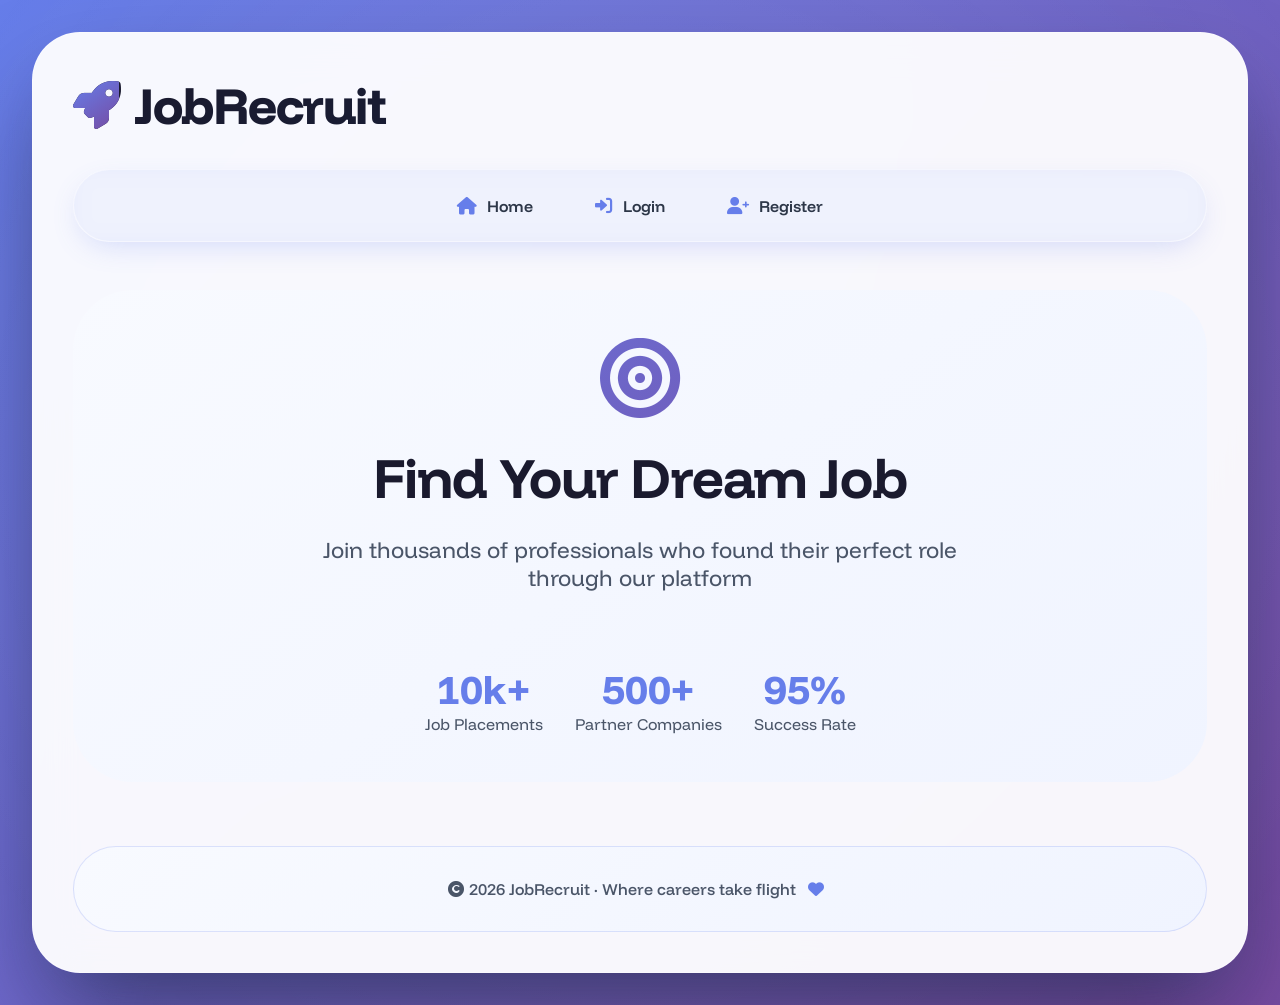
==== index.html @ a5c495ce "First Input" ====
<!DOCTYPE html>
<html lang="en">
<head>
    <meta charset="UTF-8">
    <meta name="viewport" content="width=device-width, initial-scale=1.0">
    <title>JobRecruit · Elite Career Portal</title>
 
    <link rel="stylesheet" href="https://cdnjs.cloudflare.com/ajax/libs/font-awesome/6.0.0-beta3/css/all.min.css">
    <link rel="stylesheet" href="style.css">
</head>
<body>
    <div class="app-container">
        <h1>
            <i class="fas fa-rocket"></i>
            JobRecruit
        </h1>

        <nav>
            <a href="index.html"><i class="fas fa-home"></i> Home</a>
            <!-- <a href="jobs.html"><i class="fas fa-search"></i> Jobs</a>
            <a href="profile.html"><i class="fas fa-user-circle"></i> Profile</a>
            <a href="dashboard.html"><i class="fas fa-chart-line"></i> Dashboard</a> -->
            <!-- <a href="admin.html"><i class="fas fa-crown"></i> Admin</a> -->
            <a href="login.html"><i class="fas fa-sign-in-alt"></i> Login</a>
            <a href="register.html"><i class="fas fa-user-plus"></i> Register</a>
            <a href="#" onclick="logout()"><i class="fas fa-power-off"></i> Logout</a>
        </nav>

        <section style="display:flex; flex-direction: column; justify-content: center; text-align: center; padding: 3rem 2rem; background: linear-gradient(145deg, #f8faff, #f0f4ff); border-radius: 60px;">
            <i class="fas fa-bullseye" style="font-size: 5rem; background: linear-gradient(145deg, #667eea, #764ba2); -webkit-background-clip: text; -webkit-text-fill-color: transparent; margin-bottom: 1.5rem;"></i>
            <h2 style="font-size: 3.5rem; margin: 0;display: flex; justify-content: center;">Find Your Dream Job</h2>
            <p style="font-size: 1.4rem; color: #4a5568; max-width: 700px; margin: 1.5rem auto;">Join thousands of professionals who found their perfect role through our platform</p>
            
            <div style="display: flex; gap: 2rem; justify-content: center; margin-top: 3rem; flex-wrap: wrap;">
                <div style="text-align: center;">
                    <div style="font-size: 2.5rem; font-weight: 800; color: #667eea;">10k+</div>
                    <div style="color: #4a5568;">Job Placements</div>
                </div>
                <div style="text-align: center;">
                    <div style="font-size: 2.5rem; font-weight: 800; color: #667eea;">500+</div>
                    <div style="color: #4a5568;">Partner Companies</div>
                </div>
                <div style="text-align: center;">
                    <div style="font-size: 2.5rem; font-weight: 800; color: #667eea;">95%</div>
                    <div style="color: #4a5568;">Success Rate</div>
                </div>
            </div>
        </section>

        <footer>
            <i class="fas fa-copyright"></i> 2026 JobRecruit · Where careers take flight <i class="fas fa-heart" style="color: #667eea; margin: 0 0.5rem;"></i>
        </footer>
    </div>
    <script src="app.js"></script>
    <script src="app.js"></script>
</body>
</html>
---- style.css ----
@import url('https://fonts.googleapis.com/css2?family=Funnel+Display:wght@300..800&display=swap');

* {
    margin: 0;
    padding: 0;
    box-sizing: border-box;
    font-family: 'Funnel Display',sans-serif;
}

body {
    background: linear-gradient(135deg, #667eea 0%, #764ba2 100%);
    min-height: 100vh;
    padding: 2rem;
    position: relative;
    overflow-x: hidden;
}

/* Animated background */
body::before {
    content: '';
    position: fixed;
    width: 200%;
    height: 200%;
    top: -50%;
    left: -50%;
    background: radial-gradient(circle, rgba(255,255,255,0.1) 0%, transparent 50%);
    animation: rotate 30s linear infinite;
    z-index: 0;
}

@keyframes rotate {
    from { transform: rotate(0deg); }
    to { transform: rotate(360deg); }
}

.app-container {
    max-width: 1400px;
    margin: 0 auto;
    background: rgba(255, 255, 255, 0.95);
    backdrop-filter: blur(20px);
    border-radius: 48px;
    box-shadow: 0 50px 100px -20px rgba(0, 0, 0, 0.5), 0 30px 60px -30px rgba(102, 126, 234, 0.5);
    padding: 2.5rem;
    border: 1px solid rgba(255, 255, 255, 0.3);
    position: relative;
    z-index: 1;
    animation: slideUp 0.6s ease-out;
}

@keyframes slideUp {
    from {
        opacity: 0;
        transform: translateY(30px);
    }
    to {
        opacity: 1;
        transform: translateY(0);
    }
}

/* GOATED Typography */
h1 {
    font-size: 3.2rem;
    font-weight: 800;
    background: linear-gradient(145deg, #1a1a2e, #16213e);
    -webkit-background-clip: text;
    -webkit-text-fill-color: transparent;
    margin-bottom: 1rem;
    letter-spacing: -0.03em;
    display: flex;
    align-items: center;
    gap: 15px;
}

h1 i {
    background: linear-gradient(145deg, #667eea, #764ba2);
    -webkit-background-clip: text;
    -webkit-text-fill-color: transparent;
    font-size: 3rem;
}

h2 {
    font-size: 2.2rem;
    font-weight: 700;
    color: #1a1a2e;
    margin: 2rem 0 1.5rem;
    letter-spacing: -0.02em;
    display: flex;
    align-items: center;
    gap: 12px;
}

h2 i {
    background: linear-gradient(145deg, #667eea, #764ba2);
    -webkit-background-clip: text;
    -webkit-text-fill-color: transparent;
}

h3 {
    font-size: 1.5rem;
    font-weight: 600;
    color: #2d3748;
    margin: 1.5rem 0 1rem;
}

/* GOATED Navigation */
nav {
    background: rgba(102, 126, 234, 0.1);
    backdrop-filter: blur(10px);
    border-radius: 100px;
    padding: 0.8rem 1.5rem;
    margin: 2rem 0 3rem;
    border: 1px solid rgba(255, 255, 255, 0.5);
    display: flex;
    flex-wrap: wrap;
    gap: 0.3rem;
    justify-content: center;
    box-shadow: 0 10px 30px -10px rgba(102, 126, 234, 0.3);
}

nav a {
    color: #2d3748;
    text-decoration: none;
    font-weight: 600;
    padding: 0.8rem 1.8rem;
    border-radius: 60px;
    transition: all 0.3s cubic-bezier(0.4, 0, 0.2, 1);
    font-size: 1rem;
    display: inline-flex;
    align-items: center;
    gap: 10px;
    position: relative;
    overflow: hidden;
}

nav a i {
    font-size: 1.1rem;
    color: #667eea;
    transition: transform 0.3s;
}

nav a:hover {
    background: linear-gradient(145deg, #667eea, #764ba2);
    color: white;
    transform: translateY(-2px);
    box-shadow: 0 15px 30px -10px #667eea;
}

nav a:hover i {
    color: white;
    transform: scale(1.1);
}

/* GOATED Cards */
.card-grid {
    display: grid;
    grid-template-columns: repeat(auto-fill, minmax(300px, 1fr));
    gap: 2rem;
    margin: 2rem 0;
}

.job-card {
    background: white;
    border-radius: 32px;
    padding: 2rem;
    box-shadow: 0 20px 40px -15px rgba(0, 0, 0, 0.1);
    border: 1px solid rgba(102, 126, 234, 0.2);
    transition: all 0.4s cubic-bezier(0.4, 0, 0.2, 1);
    position: relative;
    overflow: hidden;
}

.job-card::before {
    content: '';
    position: absolute;
    top: 0;
    left: 0;
    right: 0;
    height: 4px;
    background: linear-gradient(90deg, #667eea, #764ba2);
    transform: scaleX(0);
    transition: transform 0.4s;
}

.job-card:hover {
    transform: translateY(-10px) scale(1.02);
    box-shadow: 0 40px 60px -15px rgba(102, 126, 234, 0.4);
    border-color: transparent;
}

.job-card:hover::before {
    transform: scaleX(1);
}

.job-card h3 {
    font-size: 1.8rem;
    margin: 0 0 0.5rem;
    color: #1a1a2e;
}

.job-card p {
    color: #4a5568;
    margin: 0.8rem 0;
    font-size: 1.1rem;
    display: flex;
    align-items: center;
    gap: 10px;
}

.job-card p i {
    color: #667eea;
    width: 24px;
}

/* GOATED Buttons */
button {
    background: linear-gradient(145deg, #667eea, #764ba2);
    color: white;
    border: none;
    font-weight: 600;
    padding: 1rem 2.5rem;
    border-radius: 60px;
    font-size: 1.1rem;
    cursor: pointer;
    transition: all 0.3s cubic-bezier(0.4, 0, 0.2, 1);
    box-shadow: 0 20px 30px -10px #667eea;
    display: inline-flex;
    align-items: center;
    gap: 12px;
    position: relative;
    overflow: hidden;
}

button::before {
    content: '';
    position: absolute;
    top: 50%;
    left: 50%;
    width: 0;
    height: 0;
    border-radius: 50%;
    background: rgba(255, 255, 255, 0.3);
    transform: translate(-50%, -50%);
    transition: width 0.6s, height 0.6s;
}

button:hover {
    transform: translateY(-3px) scale(1.05);
    box-shadow: 0 30px 40px -10px #667eea;
}

button:hover::before {
    width: 300px;
    height: 300px;
}

button:active {
    transform: translateY(0);
}

/* GOATED Inputs */
input, select {
    width: 100%;
    max-width: 450px;
    padding: 1.2rem 1.8rem;
    border: 2px solid rgba(102, 126, 234, 0.2);
    border-radius: 60px;
    font-size: 1rem;
    margin: 0.8rem 0 1.2rem;
    background: white;
    transition: all 0.3s;
    box-shadow: 0 5px 15px rgba(0, 0, 0, 0.02);
}

input:focus, select:focus {
    outline: none;
    border-color: #667eea;
    box-shadow: 0 10px 30px -10px #667eea;
    transform: scale(1.02);
}

/* GOATED Lists */
ul {
    list-style: none;
    background: linear-gradient(145deg, #f8faff, #f0f4ff);
    border-radius: 32px;
    padding: 1.5rem;
    border: 1px solid rgba(102, 126, 234, 0.2);
    box-shadow: inset 0 2px 10px rgba(0, 0, 0, 0.02);
}

ul li {
    padding: 1rem 1rem;
    border-bottom: 1px solid rgba(102, 126, 234, 0.1);
    display: flex;
    align-items: center;
    gap: 15px;
    font-size: 1.1rem;
    color: #2d3748;
    transition: all 0.2s;
}

ul li:hover {
    background: white;
    border-radius: 20px;
    padding-left: 2rem;
}

ul li i {
    color: #667eea;
    font-size: 1.3rem;
}

/* GOATED Resume Upload Area */
.resume-upload-area {
    background: linear-gradient(145deg, #f8faff, #f0f4ff);
    border: 3px dashed #667eea;
    border-radius: 48px;
    padding: 3rem 2rem;
    text-align: center;
    max-width: 500px;
    transition: all 0.3s;
    cursor: pointer;
}

.resume-upload-area:hover {
    background: white;
    border-color: #764ba2;
    transform: scale(1.02);
    box-shadow: 0 30px 50px -20px #667eea;
}

.resume-upload-area i {
    font-size: 4rem !important;
    background: linear-gradient(145deg, #667eea, #764ba2);
    -webkit-background-clip: text;
    -webkit-text-fill-color: transparent;
    margin-bottom: 1rem;
}

/* GOATED Badges */
.badge {
    background: linear-gradient(145deg, #667eea20, #764ba220);
    color: #667eea;
    font-size: 0.95rem;
    font-weight: 600;
    padding: 0.5rem 1.2rem;
    border-radius: 60px;
    border: 1px solid #667eea40;
    backdrop-filter: blur(5px);
}

/* GOATED Animations */
@keyframes float {
    0%, 100% { transform: translateY(0); }
    50% { transform: translateY(-10px); }
}

@keyframes pulse {
    0%, 100% { opacity: 1; }
    50% { opacity: 0.7; }
}

/* GOATED Footer */
footer {
    margin-top: 4rem;
    padding: 2rem;
    text-align: center;
    background: linear-gradient(145deg, #f8faff, #f0f4ff);
    border-radius: 100px;
    color: #4a5568;
    font-weight: 500;
    border: 1px solid rgba(102, 126, 234, 0.2);
}

/* GOATED Responsive */
@media (max-width: 768px) {
    body { padding: 1rem; }
    .app-container { padding: 1.5rem; }
    h1 { font-size: 2.2rem; }
    h2 { font-size: 1.8rem; }
    nav { border-radius: 30px; }
    nav a { padding: 0.6rem 1rem; }
}
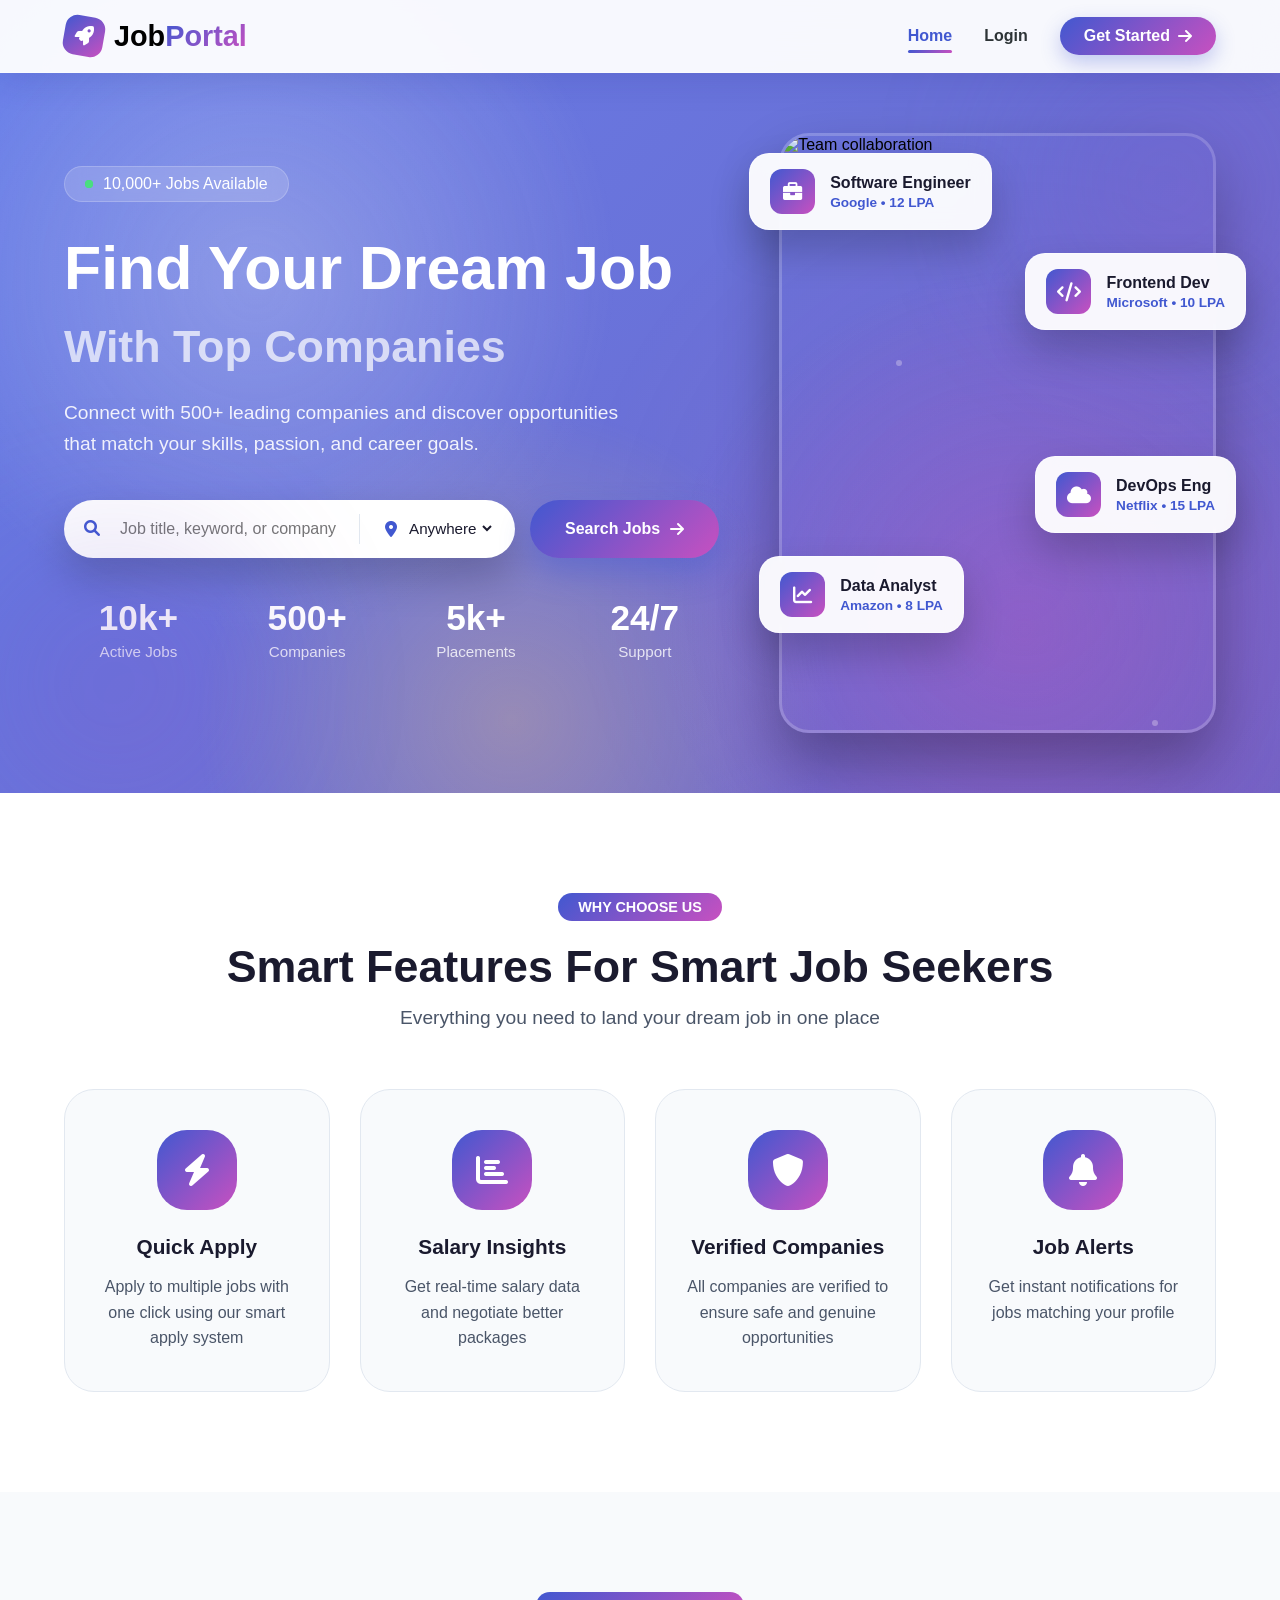
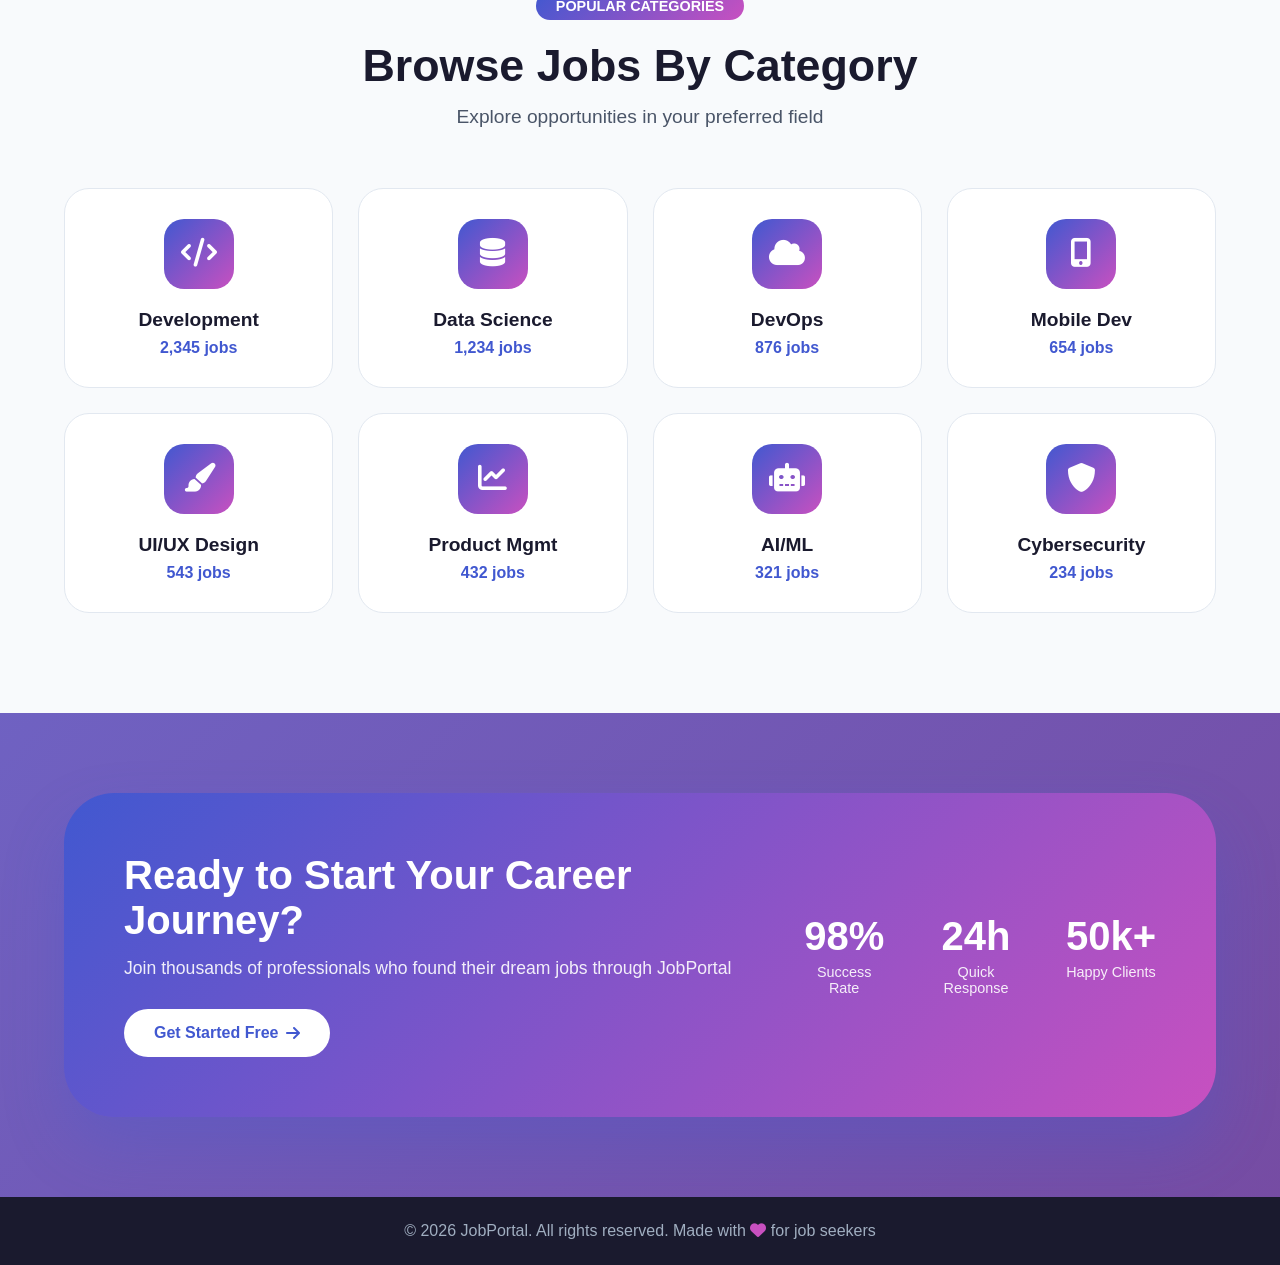
==== commit 177f4d93: "Changed Dashboard" ====
--- a/index.html
+++ b/index.html
@@ -1,57 +1,313 @@
 <!DOCTYPE html>
-<html lang="en">
+<html>
 <head>
-    <meta charset="UTF-8">
-    <meta name="viewport" content="width=device-width, initial-scale=1.0">
-    <title>JobRecruit · Elite Career Portal</title>
- 
-    <link rel="stylesheet" href="https://cdnjs.cloudflare.com/ajax/libs/font-awesome/6.0.0-beta3/css/all.min.css">
-    <link rel="stylesheet" href="style.css">
+<title>JobPortal — Land Your Dream Career</title>
+<link rel="stylesheet" href="styles.css">
+<link rel="stylesheet" href="https://cdnjs.cloudflare.com/ajax/libs/font-awesome/6.0.0/css/all.min.css">
 </head>
 <body>
-    <div class="app-container">
-        <h1>
-            <i class="fas fa-rocket"></i>
-            JobRecruit
-        </h1>
-
-        <nav>
-            <a href="index.html"><i class="fas fa-home"></i> Home</a>
-            <!-- <a href="jobs.html"><i class="fas fa-search"></i> Jobs</a>
-            <a href="profile.html"><i class="fas fa-user-circle"></i> Profile</a>
-            <a href="dashboard.html"><i class="fas fa-chart-line"></i> Dashboard</a> -->
-            <!-- <a href="admin.html"><i class="fas fa-crown"></i> Admin</a> -->
-            <a href="login.html"><i class="fas fa-sign-in-alt"></i> Login</a>
-            <a href="register.html"><i class="fas fa-user-plus"></i> Register</a>
-            <a href="#" onclick="logout()"><i class="fas fa-power-off"></i> Logout</a>
-        </nav>
-
-        <section style="display:flex; flex-direction: column; justify-content: center; text-align: center; padding: 3rem 2rem; background: linear-gradient(145deg, #f8faff, #f0f4ff); border-radius: 60px;">
-            <i class="fas fa-bullseye" style="font-size: 5rem; background: linear-gradient(145deg, #667eea, #764ba2); -webkit-background-clip: text; -webkit-text-fill-color: transparent; margin-bottom: 1.5rem;"></i>
-            <h2 style="font-size: 3.5rem; margin: 0;display: flex; justify-content: center;">Find Your Dream Job</h2>
-            <p style="font-size: 1.4rem; color: #4a5568; max-width: 700px; margin: 1.5rem auto;">Join thousands of professionals who found their perfect role through our platform</p>
-            
-            <div style="display: flex; gap: 2rem; justify-content: center; margin-top: 3rem; flex-wrap: wrap;">
-                <div style="text-align: center;">
-                    <div style="font-size: 2.5rem; font-weight: 800; color: #667eea;">10k+</div>
-                    <div style="color: #4a5568;">Job Placements</div>
-                </div>
-                <div style="text-align: center;">
-                    <div style="font-size: 2.5rem; font-weight: 800; color: #667eea;">500+</div>
-                    <div style="color: #4a5568;">Partner Companies</div>
-                </div>
-                <div style="text-align: center;">
-                    <div style="font-size: 2.5rem; font-weight: 800; color: #667eea;">95%</div>
-                    <div style="color: #4a5568;">Success Rate</div>
-                </div>
-            </div>
-        </section>
-
-        <footer>
-            <i class="fas fa-copyright"></i> 2026 JobRecruit · Where careers take flight <i class="fas fa-heart" style="color: #667eea; margin: 0 0.5rem;"></i>
-        </footer>
-    </div>
-    <script src="app.js"></script>
-    <script src="app.js"></script>
+
+<!-- Animated Particles Effect -->
+<div class="particles">
+<div class="particle" style="--x: 10%; --y: 20%; --delay: 0s;"></div>
+<div class="particle" style="--x: 30%; --y: 60%; --delay: 2s;"></div>
+<div class="particle" style="--x: 70%; --y: 40%; --delay: 4s;"></div>
+<div class="particle" style="--x: 90%; --y: 80%; --delay: 1s;"></div>
+<div class="particle" style="--x: 50%; --y: 30%; --delay: 3s;"></div>
+<div class="particle" style="--x: 20%; --y: 90%; --delay: 5s;"></div>
+</div>
+
+<header class="navbar glass">
+<div class="nav-container">
+<div class="logo-wrapper">
+<div class="logo-icon">
+<i class="fas fa-rocket"></i>
+</div>
+<div class="logo">Job<span>Portal</span></div>
+</div>
+
+<nav class="nav-menu">
+<a href="index.html" class="active">Home</a>
+<a href="login.html">Login</a>
+<a href="register.html" class="nav-btn">Get Started <i class="fas fa-arrow-right"></i></a>
+</nav>
+
+<div class="mobile-menu">
+<i class="fas fa-bars"></i>
+</div>
+</div>
+</header>
+
+<main>
+<!-- Hero Section with 3D Effect -->
+<section class="hero-section">
+<div class="hero-pattern"></div>
+<div class="container">
+<div class="hero-wrapper">
+<div class="hero-content">
+<div class="hero-badge">
+<span class="badge-pulse"></span>
+<span>10,000+ Jobs Available</span>
+</div>
+
+<h1 class="hero-title">
+Find Your <span class="gradient-text">Dream Job</span><br>
+<span class="hero-title-small">With Top Companies</span>
+</h1>
+
+<p class="hero-description">
+Connect with 500+ leading companies and discover opportunities that match your skills, passion, and career goals.
+</p>
+
+<div class="hero-search-container">
+<div class="hero-search-box">
+<div class="search-icon">
+<i class="fas fa-search"></i>
+</div>
+<input type="text" placeholder="Job title, keyword, or company">
+<div class="search-divider"></div>
+<div class="search-location">
+<i class="fas fa-map-marker-alt"></i>
+<select>
+<option>Anywhere</option>
+<option>Bangalore</option>
+<option>Mumbai</option>
+<option>Delhi</option>
+<option>Pune</option>
+</select>
+</div>
+</div>
+<button class="hero-search-btn">
+<span>Search Jobs</span>
+<i class="fas fa-arrow-right"></i>
+</button>
+</div>
+
+<div class="hero-stats">
+<div class="stat-item">
+<div class="stat-number">10k+</div>
+<div class="stat-label">Active Jobs</div>
+</div>
+<div class="stat-item">
+<div class="stat-number">500+</div>
+<div class="stat-label">Companies</div>
+</div>
+<div class="stat-item">
+<div class="stat-number">5k+</div>
+<div class="stat-label">Placements</div>
+</div>
+<div class="stat-item">
+<div class="stat-number">24/7</div>
+<div class="stat-label">Support</div>
+</div>
+</div>
+
+<div class="hero-trusted">
+<!-- <div class="trusted-text">
+<i class="fas fa-check-circle"></i>
+<span>Trusted by professionals from</span>
+</div>
+<div class="trusted-companies">
+<div class="trusted-company"><i class="fab fa-google"></i></div>
+<div class="trusted-company"><i class="fab fa-microsoft"></i></div>
+<div class="trusted-company"><i class="fab fa-amazon"></i></div>
+<div class="trusted-company"><i class="fab fa-meta"></i></div>
+<div class="trusted-company"><i class="fab fa-netflix"></i></div>
+</div> -->
+</div>
+</div>
+
+<div class="hero-visual">
+<div class="visual-card card-1">
+<div class="card-icon"><i class="fas fa-briefcase"></i></div>
+<div class="card-content">
+<h4>Software Engineer</h4>
+<p>Google • 12 LPA</p>
+</div>
+</div>
+<div class="visual-card card-2">
+<div class="card-icon"><i class="fas fa-code"></i></div>
+<div class="card-content">
+<h4>Frontend Dev</h4>
+<p>Microsoft • 10 LPA</p>
+</div>
+</div>
+<div class="visual-card card-3">
+<div class="card-icon"><i class="fas fa-chart-line"></i></div>
+<div class="card-content">
+<h4>Data Analyst</h4>
+<p>Amazon • 8 LPA</p>
+</div>
+</div>
+<div class="visual-card card-4">
+<div class="card-icon"><i class="fas fa-cloud"></i></div>
+<div class="card-content">
+<h4>DevOps Eng</h4>
+<p>Netflix • 15 LPA</p>
+</div>
+</div>
+<div class="visual-main">
+<img src="https://images.unsplash.com/photo-1522071820081-009f0129c71c?ixlib=rb-1.2.1&auto=format&fit=crop&w=800&q=80" alt="Team collaboration">
+<!-- <div class="visual-main-badge">
+<i class="fas fa-play-circle"></i>
+<span>Watch Demo</span> -->
+</div>
+</div>
+<div class="visual-shape shape-1"></div>
+<div class="visual-shape shape-2"></div>
+</div>
+</div>
+</div>
+</section>
+
+<!-- Features Section -->
+<section class="features-section">
+<div class="container">
+<div class="section-header">
+<span class="section-subtitle">WHY CHOOSE US</span>
+<h2 class="section-title">Smart Features For <span class="gradient-text">Smart Job Seekers</span></h2>
+<p class="section-description">Everything you need to land your dream job in one place</p>
+</div>
+
+<div class="features-grid">
+<div class="feature-card">
+<div class="feature-icon">
+<i class="fas fa-bolt"></i>
+</div>
+<h3>Quick Apply</h3>
+<p>Apply to multiple jobs with one click using our smart apply system</p>
+</div>
+
+<div class="feature-card">
+<div class="feature-icon">
+<i class="fas fa-chart-bar"></i>
+</div>
+<h3>Salary Insights</h3>
+<p>Get real-time salary data and negotiate better packages</p>
+</div>
+
+<div class="feature-card">
+<div class="feature-icon">
+<i class="fas fa-shield-alt"></i>
+</div>
+<h3>Verified Companies</h3>
+<p>All companies are verified to ensure safe and genuine opportunities</p>
+</div>
+
+<div class="feature-card">
+<div class="feature-icon">
+<i class="fas fa-bell"></i>
+</div>
+<h3>Job Alerts</h3>
+<p>Get instant notifications for jobs matching your profile</p>
+</div>
+</div>
+</div>
+</section>
+
+<!-- Categories Section -->
+<section class="categories-section">
+<div class="container">
+<div class="section-header">
+<span class="section-subtitle">POPULAR CATEGORIES</span>
+<h2 class="section-title">Browse Jobs By <span class="gradient-text">Category</span></h2>
+<p class="section-description">Explore opportunities in your preferred field</p>
+</div>
+
+<div class="categories-grid">
+<div class="category-card">
+<div class="category-icon"><i class="fas fa-code"></i></div>
+<h3>Development</h3>
+<p>2,345 jobs</p>
+</div>
+
+<div class="category-card">
+<div class="category-icon"><i class="fas fa-database"></i></div>
+<h3>Data Science</h3>
+<p>1,234 jobs</p>
+</div>
+
+<div class="category-card">
+<div class="category-icon"><i class="fas fa-cloud"></i></div>
+<h3>DevOps</h3>
+<p>876 jobs</p>
+</div>
+
+<div class="category-card">
+<div class="category-icon"><i class="fas fa-mobile-alt"></i></div>
+<h3>Mobile Dev</h3>
+<p>654 jobs</p>
+</div>
+
+<div class="category-card">
+<div class="category-icon"><i class="fas fa-paint-brush"></i></div>
+<h3>UI/UX Design</h3>
+<p>543 jobs</p>
+</div>
+
+<div class="category-card">
+<div class="category-icon"><i class="fas fa-chart-line"></i></div>
+<h3>Product Mgmt</h3>
+<p>432 jobs</p>
+</div>
+
+<div class="category-card">
+<div class="category-icon"><i class="fas fa-robot"></i></div>
+<h3>AI/ML</h3>
+<p>321 jobs</p>
+</div>
+
+<div class="category-card">
+<div class="category-icon"><i class="fas fa-shield-alt"></i></div>
+<h3>Cybersecurity</h3>
+<p>234 jobs</p>
+</div>
+</div>
+</div>
+</section>
+
+<!-- CTA Section -->
+<section class="cta-section">
+<div class="container">
+<div class="cta-wrapper">
+<div class="cta-content">
+<h2>Ready to Start Your <span class="gradient-text">Career Journey?</span></h2>
+<p>Join thousands of professionals who found their dream jobs through JobPortal</p>
+<div class="cta-buttons">
+<a href="register.html" class="cta-btn-primary">Get Started Free <i class="fas fa-arrow-right"></i></a>
+</div>
+</div>
+<div class="cta-stats">
+<div class="cta-stat-item">
+<div class="cta-stat-number">98%</div>
+<div class="cta-stat-label">Success Rate</div>
+</div>
+<div class="cta-stat-item">
+<div class="cta-stat-number">24h</div>
+<div class="cta-stat-label">Quick Response</div>
+</div>
+<div class="cta-stat-item">
+<div class="cta-stat-number">50k+</div>
+<div class="cta-stat-label">Happy Clients</div>
+</div>
+</div>
+</div>
+</div>
+</section>
+
+<!-- Footer -->
+<footer class="footer">
+<div class="footer-bottom">
+<p>© 2026 JobPortal. All rights reserved. Made with <i class="fas fa-heart" style="color: var(--secondary);"></i> for job seekers</p>
+</div>
+</footer>
+</main>
+
+<script>
+// Mobile menu toggle
+document.querySelector('.mobile-menu')?.addEventListener('click', function() {
+document.querySelector('.nav-menu').classList.toggle('show');
+});
+</script>
 </body>
 </html>
--- a/styles.css
+++ b/styles.css
@@ -0,0 +1,1407 @@
+* {
+margin: 0;
+padding: 0;
+box-sizing: border-box;
+}
+
+:root {
+--primary: #4158D0;
+--secondary: #C850C0;
+--tertiary: #FFCC70;
+--dark: #1a1a2e;
+--light: #ffffff;
+--success: #00b894;
+--warning: #fdcb6e;
+--danger: #d63031;
+--glass: rgba(255, 255, 255, 0.95);
+}
+
+body {
+font-family: 'Segoe UI', Tahoma, Geneva, Verdana, sans-serif;
+background: linear-gradient(135deg, #667eea 0%, #764ba2 100%);
+min-height: 100vh;
+position: relative;
+overflow-x: hidden;
+}
+
+/* Animated Background */
+body::before {
+content: '';
+position: fixed;
+top: 0;
+left: 0;
+width: 100%;
+height: 100%;
+background: 
+radial-gradient(circle at 20% 30%, rgba(255, 255, 255, 0.3) 0%, transparent 30%),
+radial-gradient(circle at 80% 70%, rgba(200, 80, 192, 0.3) 0%, transparent 30%),
+radial-gradient(circle at 40% 80%, rgba(255, 204, 112, 0.3) 0%, transparent 30%);
+animation: backgroundMove 20s ease infinite;
+z-index: -1;
+}
+
+@keyframes backgroundMove {
+0% { transform: scale(1); opacity: 0.5; }
+50% { transform: scale(1.2); opacity: 0.8; }
+100% { transform: scale(1); opacity: 0.5; }
+}
+
+.container {
+max-width: 1200px;
+margin: 0 auto;
+padding: 0 24px;
+}
+
+/* ===== PARTICLES EFFECT ===== */
+.particles {
+position: fixed;
+top: 0;
+left: 0;
+width: 100%;
+height: 100%;
+z-index: 0;
+pointer-events: none;
+}
+
+.particle {
+position: absolute;
+width: 6px;
+height: 6px;
+background: rgba(255, 255, 255, 0.3);
+border-radius: 50%;
+left: var(--x);
+top: var(--y);
+animation: float-particle 8s infinite;
+animation-delay: var(--delay);
+}
+
+@keyframes float-particle {
+0%, 100% { transform: translate(0, 0); opacity: 0.3; }
+25% { transform: translate(10px, -10px); opacity: 0.6; }
+50% { transform: translate(-5px, -20px); opacity: 0.4; }
+75% { transform: translate(-15px, -5px); opacity: 0.5; }
+}
+
+/* ===== GLASS MORPHISM NAVBAR ===== */
+.navbar {
+background: rgba(255, 255, 255, 0.95);
+backdrop-filter: blur(20px);
+-webkit-backdrop-filter: blur(20px);
+border-bottom: 1px solid rgba(255, 255, 255, 0.3);
+box-shadow: 0 8px 32px rgba(31, 38, 135, 0.15);
+position: sticky;
+top: 0;
+z-index: 100;
+}
+
+.nav-container {
+max-width: 1200px;
+margin: 0 auto;
+padding: 16px 24px;
+display: flex;
+justify-content: space-between;
+align-items: center;
+}
+
+.logo-wrapper {
+display: flex;
+align-items: center;
+gap: 10px;
+}
+
+.logo-icon {
+width: 40px;
+height: 40px;
+background: linear-gradient(135deg, var(--primary), var(--secondary));
+border-radius: 12px;
+display: flex;
+align-items: center;
+justify-content: center;
+transform: rotate(10deg);
+transition: transform 0.3s;
+}
+
+.logo-icon i {
+color: white;
+font-size: 1.2rem;
+transform: rotate(-10deg);
+}
+
+.logo-wrapper:hover .logo-icon {
+transform: rotate(0deg);
+}
+
+.logo {
+font-size: 1.8rem;
+font-weight: 800;
+}
+
+.logo span {
+background: linear-gradient(135deg, var(--primary), var(--secondary));
+-webkit-background-clip: text;
+-webkit-text-fill-color: transparent;
+}
+
+.nav-menu {
+display: flex;
+gap: 32px;
+align-items: center;
+}
+
+.nav-menu a {
+text-decoration: none;
+color: #2d3436;
+font-weight: 600;
+position: relative;
+padding: 8px 0;
+transition: all 0.3s;
+}
+
+.nav-menu a::before {
+content: '';
+position: absolute;
+bottom: 0;
+left: 0;
+width: 0;
+height: 3px;
+background: linear-gradient(135deg, var(--primary), var(--secondary));
+transition: width 0.3s;
+border-radius: 3px;
+}
+
+.nav-menu a:hover::before {
+width: 100%;
+}
+
+.nav-menu a:hover {
+color: var(--primary);
+transform: translateY(-2px);
+}
+
+.nav-menu a.active {
+color: var(--primary);
+}
+
+.nav-menu a.active::before {
+width: 100%;
+}
+
+.nav-btn {
+background: linear-gradient(135deg, var(--primary), var(--secondary)) !important;
+color: white !important;
+padding: 10px 24px !important;
+border-radius: 50px !important;
+box-shadow: 0 8px 20px rgba(65, 88, 208, 0.3);
+animation: pulse 2s infinite;
+display: flex;
+align-items: center;
+gap: 8px;
+}
+
+.nav-btn:hover {
+transform: translateY(-3px) !important;
+box-shadow: 0 12px 30px rgba(200, 80, 192, 0.4) !important;
+}
+
+.nav-btn::before {
+display: none;
+}
+
+@keyframes pulse {
+0% { box-shadow: 0 8px 20px rgba(65, 88, 208, 0.3); }
+50% { box-shadow: 0 12px 30px rgba(200, 80, 192, 0.5); }
+100% { box-shadow: 0 8px 20px rgba(65, 88, 208, 0.3); }
+}
+
+.mobile-menu {
+display: none;
+font-size: 1.5rem;
+color: var(--dark);
+cursor: pointer;
+}
+
+/* ===== HERO SECTION ===== */
+.hero-section {
+position: relative;
+padding: 60px 0;
+overflow: hidden;
+}
+
+.hero-pattern {
+position: absolute;
+top: 0;
+left: 0;
+right: 0;
+bottom: 0;
+background: 
+radial-gradient(circle at 20% 30%, rgba(65,88,208,0.1) 0%, transparent 30%),
+radial-gradient(circle at 80% 70%, rgba(200,80,192,0.1) 0%, transparent 40%);
+pointer-events: none;
+}
+
+.hero-wrapper {
+display: grid;
+grid-template-columns: 1.2fr 0.8fr;
+gap: 60px;
+align-items: center;
+position: relative;
+z-index: 2;
+}
+
+.hero-badge {
+display: inline-flex;
+align-items: center;
+gap: 10px;
+background: rgba(255,255,255,0.15);
+backdrop-filter: blur(10px);
+padding: 8px 20px;
+border-radius: 40px;
+margin-bottom: 30px;
+border: 1px solid rgba(255,255,255,0.2);
+color: white;
+font-weight: 500;
+}
+
+.badge-pulse {
+width: 8px;
+height: 8px;
+background: #4ade80;
+border-radius: 50%;
+position: relative;
+}
+
+.badge-pulse::after {
+content: '';
+position: absolute;
+width: 100%;
+height: 100%;
+background: #4ade80;
+border-radius: 50%;
+animation: pulse-ring 2s infinite;
+}
+
+@keyframes pulse-ring {
+0% { transform: scale(1); opacity: 0.8; }
+100% { transform: scale(3); opacity: 0; }
+}
+
+.hero-title {
+font-size: 3.8rem;
+font-weight: 800;
+line-height: 1.2;
+margin-bottom: 20px;
+color: white;
+}
+
+.hero-title-small {
+font-size: 2.8rem;
+color: rgba(255,255,255,0.7);
+}
+
+.hero-description {
+font-size: 1.2rem;
+color: rgba(255,255,255,0.9);
+margin-bottom: 40px;
+line-height: 1.6;
+max-width: 90%;
+}
+
+/* Hero Search */
+.hero-search-container {
+display: flex;
+gap: 15px;
+margin-bottom: 40px;
+flex-wrap: wrap;
+}
+
+.hero-search-box {
+flex: 1;
+display: flex;
+align-items: center;
+background: white;
+border-radius: 60px;
+padding: 5px;
+box-shadow: 0 20px 40px rgba(0,0,0,0.2);
+min-width: 300px;
+}
+
+.search-icon {
+padding: 0 15px;
+color: var(--primary);
+}
+
+.hero-search-box input {
+flex: 1;
+border: none;
+padding: 15px 5px;
+font-size: 1rem;
+outline: none;
+background: transparent;
+}
+
+.search-divider {
+width: 1px;
+height: 30px;
+background: #e2e8f0;
+margin: 0 10px;
+}
+
+.search-location {
+display: flex;
+align-items: center;
+gap: 8px;
+padding: 0 15px;
+}
+
+.search-location i {
+color: var(--primary);
+}
+
+.search-location select {
+border: none;
+outline: none;
+font-size: 0.95rem;
+font-weight: 500;
+color: var(--dark);
+cursor: pointer;
+background: transparent;
+}
+
+.hero-search-btn {
+background: linear-gradient(135deg, var(--primary), var(--secondary));
+color: white;
+border: none;
+padding: 0 35px;
+border-radius: 60px;
+font-weight: 600;
+font-size: 1rem;
+cursor: pointer;
+display: flex;
+align-items: center;
+gap: 10px;
+transition: all 0.3s;
+box-shadow: 0 15px 30px rgba(65,88,208,0.4);
+white-space: nowrap;
+}
+
+.hero-search-btn:hover {
+transform: translateY(-3px);
+box-shadow: 0 20px 40px rgba(200,80,192,0.4);
+}
+
+.hero-search-btn i {
+transition: transform 0.3s;
+}
+
+.hero-search-btn:hover i {
+transform: translateX(5px);
+}
+
+/* Hero Stats */
+.hero-stats {
+display: grid;
+grid-template-columns: repeat(4, 1fr);
+gap: 20px;
+margin-bottom: 40px;
+}
+
+.stat-item {
+text-align: center;
+}
+
+.stat-number {
+font-size: 2.2rem;
+font-weight: 800;
+color: white;
+margin-bottom: 5px;
+}
+
+.stat-label {
+color: rgba(255,255,255,0.8);
+font-size: 0.95rem;
+}
+
+/* Trusted Section */
+.hero-trusted {
+display: flex;
+align-items: center;
+gap: 30px;
+flex-wrap: wrap;
+}
+
+.trusted-text {
+display: flex;
+align-items: center;
+gap: 8px;
+color: rgba(255,255,255,0.9);
+}
+
+.trusted-text i {
+color: #4ade80;
+}
+
+.trusted-companies {
+display: flex;
+gap: 20px;
+}
+
+.trusted-company {
+width: 40px;
+height: 40px;
+background: rgba(255,255,255,0.15);
+backdrop-filter: blur(5px);
+border-radius: 50%;
+display: flex;
+align-items: center;
+justify-content: center;
+color: white;
+font-size: 1.2rem;
+transition: all 0.3s;
+cursor: pointer;
+}
+
+.trusted-company:hover {
+background: white;
+color: var(--primary);
+transform: translateY(-5px);
+}
+
+/* Hero Visual */
+.hero-visual {
+position: relative;
+height: 600px;
+}
+
+.visual-main {
+position: relative;
+width: 100%;
+height: 100%;
+border-radius: 30px;
+overflow: hidden;
+box-shadow: 0 30px 60px rgba(0,0,0,0.3);
+border: 3px solid rgba(255,255,255,0.2);
+}
+
+.visual-main img {
+width: 100%;
+height: 100%;
+object-fit: cover;
+transition: transform 0.5s;
+}
+
+.visual-main:hover img {
+transform: scale(1.05);
+}
+
+.visual-main-badge {
+position: absolute;
+bottom: 30px;
+right: 30px;
+background: rgba(255,255,255,0.95);
+backdrop-filter: blur(10px);
+padding: 12px 25px;
+border-radius: 50px;
+display: flex;
+align-items: center;
+gap: 10px;
+cursor: pointer;
+transition: all 0.3s;
+}
+
+.visual-main-badge:hover {
+background: linear-gradient(135deg, var(--primary), var(--secondary));
+color: white;
+transform: scale(1.05);
+}
+
+.visual-main-badge i {
+color: var(--primary);
+font-size: 1.2rem;
+}
+
+.visual-main-badge:hover i {
+color: white;
+}
+
+/* Floating Cards */
+.visual-card {
+position: absolute;
+background: rgba(255,255,255,0.95);
+backdrop-filter: blur(10px);
+padding: 15px 20px;
+border-radius: 20px;
+display: flex;
+align-items: center;
+gap: 15px;
+box-shadow: 0 20px 40px rgba(0,0,0,0.2);
+border: 1px solid rgba(255,255,255,0.5);
+animation: float 3s ease infinite;
+z-index: 3;
+}
+
+.card-1 {
+top: 20px;
+left: -30px;
+animation-delay: 0s;
+}
+
+.card-2 {
+top: 120px;
+right: -30px;
+animation-delay: 0.5s;
+}
+
+.card-3 {
+bottom: 100px;
+left: -20px;
+animation-delay: 1s;
+}
+
+.card-4 {
+bottom: 200px;
+right: -20px;
+animation-delay: 1.5s;
+}
+
+@keyframes float {
+0% { transform: translateY(0); }
+50% { transform: translateY(-10px); }
+100% { transform: translateY(0); }
+}
+
+.card-icon {
+width: 45px;
+height: 45px;
+background: linear-gradient(135deg, var(--primary), var(--secondary));
+border-radius: 12px;
+display: flex;
+align-items: center;
+justify-content: center;
+}
+
+.card-icon i {
+color: white;
+font-size: 1.2rem;
+}
+
+.card-content h4 {
+font-weight: 700;
+color: var(--dark);
+margin-bottom: 3px;
+}
+
+.card-content p {
+color: var(--primary);
+font-size: 0.85rem;
+font-weight: 600;
+}
+
+.visual-shape {
+position: absolute;
+width: 300px;
+height: 300px;
+border-radius: 50%;
+background: linear-gradient(135deg, var(--primary), var(--secondary));
+filter: blur(80px);
+opacity: 0.2;
+z-index: 1;
+}
+
+.shape-1 {
+top: -100px;
+right: -100px;
+animation: moveShape 15s infinite;
+}
+
+.shape-2 {
+bottom: -100px;
+left: -100px;
+animation: moveShape 20s infinite reverse;
+}
+
+@keyframes moveShape {
+0%, 100% { transform: translate(0, 0); }
+33% { transform: translate(30px, -30px); }
+66% { transform: translate(-20px, 20px); }
+}
+
+/* ===== FEATURES SECTION ===== */
+.features-section {
+padding: 100px 0;
+background: white;
+position: relative;
+z-index: 2;
+}
+
+.section-header {
+text-align: center;
+margin-bottom: 60px;
+}
+
+.section-subtitle {
+display: inline-block;
+background: linear-gradient(135deg, var(--primary), var(--secondary));
+color: white;
+padding: 6px 20px;
+border-radius: 30px;
+font-weight: 600;
+font-size: 0.9rem;
+margin-bottom: 20px;
+}
+
+.section-title {
+font-size: 2.8rem;
+font-weight: 700;
+color: var(--dark);
+margin-bottom: 15px;
+}
+
+.section-description {
+font-size: 1.2rem;
+color: #4a5568;
+max-width: 600px;
+margin: 0 auto;
+}
+
+.features-grid {
+display: grid;
+grid-template-columns: repeat(4, 1fr);
+gap: 30px;
+}
+
+.feature-card {
+background: #f8fafc;
+padding: 40px 30px;
+border-radius: 30px;
+text-align: center;
+transition: all 0.3s;
+border: 1px solid #e2e8f0;
+}
+
+.feature-card:hover {
+transform: translateY(-15px);
+box-shadow: 0 30px 40px rgba(65,88,208,0.15);
+border-color: var(--primary);
+}
+
+.feature-icon {
+width: 80px;
+height: 80px;
+background: linear-gradient(135deg, var(--primary), var(--secondary));
+border-radius: 30px;
+display: flex;
+align-items: center;
+justify-content: center;
+margin: 0 auto 25px;
+}
+
+.feature-icon i {
+font-size: 2rem;
+color: white;
+}
+
+.feature-card h3 {
+font-size: 1.3rem;
+font-weight: 700;
+margin-bottom: 15px;
+color: var(--dark);
+}
+
+.feature-card p {
+color: #4a5568;
+line-height: 1.6;
+}
+
+/* ===== CATEGORIES SECTION ===== */
+.categories-section {
+padding: 100px 0;
+background: #f8fafc;
+}
+
+.categories-grid {
+display: grid;
+grid-template-columns: repeat(4, 1fr);
+gap: 25px;
+}
+
+.category-card {
+background: white;
+padding: 30px;
+border-radius: 25px;
+text-align: center;
+transition: all 0.3s;
+border: 1px solid #e2e8f0;
+cursor: pointer;
+}
+
+.category-card:hover {
+transform: translateY(-10px);
+box-shadow: 0 20px 30px rgba(65,88,208,0.2);
+border-color: var(--primary);
+}
+
+.category-icon {
+width: 70px;
+height: 70px;
+background: linear-gradient(135deg, var(--primary), var(--secondary));
+border-radius: 20px;
+display: flex;
+align-items: center;
+justify-content: center;
+margin: 0 auto 20px;
+}
+
+.category-icon i {
+font-size: 1.8rem;
+color: white;
+}
+
+.category-card h3 {
+font-size: 1.2rem;
+font-weight: 700;
+margin-bottom: 8px;
+color: var(--dark);
+}
+
+.category-card p {
+color: var(--primary);
+font-weight: 600;
+}
+
+/* ===== CTA SECTION ===== */
+.cta-section {
+padding: 80px 0;
+position: relative;
+overflow: hidden;
+}
+
+.cta-wrapper {
+background: linear-gradient(135deg, var(--primary), var(--secondary));
+border-radius: 50px;
+padding: 60px;
+display: flex;
+justify-content: space-between;
+align-items: center;
+color: white;
+position: relative;
+z-index: 2;
+box-shadow: 0 30px 60px rgba(65,88,208,0.3);
+}
+
+.cta-content h2 {
+font-size: 2.5rem;
+font-weight: 700;
+margin-bottom: 15px;
+}
+
+.cta-content p {
+font-size: 1.1rem;
+opacity: 0.9;
+margin-bottom: 30px;
+}
+
+.cta-buttons {
+display: flex;
+gap: 15px;
+}
+
+.cta-btn-primary {
+background: white;
+color: var(--primary);
+padding: 15px 30px;
+border-radius: 50px;
+font-weight: 600;
+text-decoration: none;
+display: inline-flex;
+align-items: center;
+gap: 8px;
+transition: all 0.3s;
+}
+
+.cta-btn-primary:hover {
+transform: translateY(-3px);
+box-shadow: 0 10px 20px rgba(0,0,0,0.2);
+}
+
+.cta-btn-secondary {
+background: transparent;
+color: white;
+padding: 15px 30px;
+border-radius: 50px;
+font-weight: 600;
+text-decoration: none;
+display: inline-flex;
+align-items: center;
+gap: 8px;
+border: 2px solid white;
+transition: all 0.3s;
+}
+
+.cta-btn-secondary:hover {
+background: white;
+color: var(--primary);
+transform: translateY(-3px);
+}
+
+.cta-stats {
+display: flex;
+gap: 40px;
+}
+
+.cta-stat-item {
+text-align: center;
+}
+
+.cta-stat-number {
+font-size: 2.5rem;
+font-weight: 800;
+margin-bottom: 5px;
+}
+
+.cta-stat-label {
+font-size: 0.9rem;
+opacity: 0.9;
+}
+
+/* ===== FOOTER ===== */
+.footer {
+background: #1a1a2e;
+color: white;
+padding: 15px;
+position: relative;
+z-index: 2;
+}
+
+.footer-content {
+display: grid;
+grid-template-columns: 2fr 1fr 1fr 1fr;
+gap: 40px;
+margin-bottom: 40px;
+}
+
+.footer-logo {
+font-size: 2rem;
+font-weight: 800;
+margin-bottom: 20px;
+}
+
+.footer-logo span {
+background: linear-gradient(135deg, var(--primary), var(--secondary));
+-webkit-background-clip: text;
+-webkit-text-fill-color: transparent;
+}
+
+.footer-col p {
+color: #a0aec0;
+line-height: 1.6;
+margin-bottom: 20px;
+}
+
+.footer-social {
+display: flex;
+gap: 15px;
+}
+
+.footer-social a {
+width: 40px;
+height: 40px;
+background: rgba(255,255,255,0.1);
+border-radius: 50%;
+display: flex;
+align-items: center;
+justify-content: center;
+color: white;
+transition: all 0.3s;
+}
+
+.footer-social a:hover {
+background: linear-gradient(135deg, var(--primary), var(--secondary));
+transform: translateY(-5px);
+}
+
+.footer-col h4 {
+font-size: 1.2rem;
+font-weight: 600;
+margin-bottom: 20px;
+}
+
+.footer-col a {
+display: block;
+color: #a0aec0;
+text-decoration: none;
+margin-bottom: 12px;
+transition: color 0.3s;
+}
+
+.footer-col a:hover {
+color: var(--primary);
+}
+
+.footer-bottom {
+    padding: 10px;
+text-align: center;
+color: #a0aec0;
+}
+
+/* ===== JOBS PAGE ===== */
+.jobs-page {
+padding: 60px 0;
+}
+
+.page-header {
+background: rgba(255,255,255,0.2);
+backdrop-filter: blur(10px);
+padding: 40px;
+border-radius: 30px;
+margin-bottom: 40px;
+border: 1px solid rgba(255,255,255,0.3);
+color: white;
+text-align: center;
+}
+
+.page-header h1 {
+font-size: 3rem;
+margin-bottom: 10px;
+}
+
+.page-header p {
+font-size: 1.2rem;
+opacity: 0.9;
+}
+
+.filters {
+display: flex;
+gap: 16px;
+margin: 30px 0 40px;
+flex-wrap: wrap;
+}
+
+.filter-input {
+flex: 1;
+min-width: 250px;
+padding: 16px 20px;
+border: none;
+border-radius: 50px;
+font-size: 1rem;
+background: rgba(255,255,255,0.95);
+backdrop-filter: blur(10px);
+box-shadow: 0 10px 30px rgba(0,0,0,0.2);
+transition: all 0.3s;
+}
+
+.filter-input:focus {
+outline: none;
+box-shadow: 0 15px 40px rgba(65, 88, 208, 0.4);
+transform: scale(1.02);
+}
+
+.filter-select {
+padding: 16px 25px;
+border: none;
+border-radius: 50px;
+background: rgba(255,255,255,0.95);
+backdrop-filter: blur(10px);
+font-weight: 500;
+cursor: pointer;
+box-shadow: 0 10px 30px rgba(0,0,0,0.2);
+}
+
+.jobs-grid {
+display: grid;
+grid-template-columns: repeat(auto-fill, minmax(350px, 1fr));
+gap: 30px;
+}
+
+.job-card {
+background: rgba(255,255,255,0.95);
+backdrop-filter: blur(10px);
+border-radius: 25px;
+padding: 30px;
+box-shadow: 0 20px 40px rgba(0,0,0,0.2);
+border: 1px solid rgba(255,255,255,0.5);
+transition: all 0.4s;
+position: relative;
+overflow: hidden;
+}
+
+.job-card::before {
+content: '';
+position: absolute;
+top: 0;
+left: 0;
+right: 0;
+height: 5px;
+background: linear-gradient(135deg, var(--primary), var(--secondary), var(--tertiary));
+transform: scaleX(0);
+transition: transform 0.4s;
+}
+
+.job-card:hover {
+transform: translateY(-15px) scale(1.02);
+box-shadow: 0 40px 60px rgba(65, 88, 208, 0.4);
+}
+
+.job-card:hover::before {
+transform: scaleX(1);
+}
+
+.job-title {
+font-size: 1.6rem;
+font-weight: 700;
+color: var(--dark);
+margin-bottom: 10px;
+}
+
+.job-company {
+color: var(--primary);
+font-weight: 600;
+margin-bottom: 15px;
+display: flex;
+align-items: center;
+gap: 10px;
+}
+
+.job-company i {
+color: var(--secondary);
+}
+
+.job-detail {
+display: flex;
+align-items: center;
+gap: 10px;
+color: #4a5568;
+margin: 12px 0;
+}
+
+.job-detail i {
+color: var(--secondary);
+width: 20px;
+}
+
+.job-footer {
+display: flex;
+justify-content: space-between;
+align-items: center;
+margin-top: 25px;
+padding-top: 20px;
+border-top: 2px dashed rgba(200,80,192,0.2);
+}
+
+.job-salary {
+font-size: 1.3rem;
+font-weight: 700;
+color: var(--primary);
+}
+
+.apply-btn {
+background: linear-gradient(135deg, var(--primary), var(--secondary));
+color: white;
+border: none;
+padding: 12px 25px;
+border-radius: 50px;
+font-weight: 600;
+cursor: pointer;
+transition: all 0.3s;
+box-shadow: 0 10px 20px rgba(65, 88, 208, 0.3);
+}
+
+.apply-btn:hover {
+transform: scale(1.1);
+box-shadow: 0 15px 30px rgba(200, 80, 192, 0.4);
+}
+
+/* ===== AUTH PAGES ===== */
+.auth-body {
+min-height: 100vh;
+display: flex;
+justify-content: center;
+align-items: center;
+position: relative;
+overflow: hidden;
+}
+
+.auth-body::before {
+content: '';
+position: absolute;
+width: 200%;
+height: 200%;
+background: 
+radial-gradient(circle at 20% 30%, rgba(65,88,208,0.4) 0%, transparent 30%),
+radial-gradient(circle at 80% 70%, rgba(200,80,192,0.4) 0%, transparent 30%),
+radial-gradient(circle at 40% 80%, rgba(255,204,112,0.4) 0%, transparent 30%);
+animation: rotate 30s linear infinite;
+}
+
+@keyframes rotate {
+from { transform: rotate(0deg); }
+to { transform: rotate(360deg); }
+}
+
+.auth-container {
+background: rgba(255,255,255,0.95);
+backdrop-filter: blur(20px);
+max-width: 450px;
+width: 90%;
+padding: 50px;
+border-radius: 40px;
+box-shadow: 0 30px 60px rgba(0,0,0,0.3);
+border: 1px solid rgba(255,255,255,0.5);
+position: relative;
+z-index: 1;
+animation: scaleIn 0.5s ease;
+}
+
+@keyframes scaleIn {
+from {
+opacity: 0;
+transform: scale(0.9);
+}
+to {
+opacity: 1;
+transform: scale(1);
+}
+}
+
+.auth-header {
+text-align: center;
+margin-bottom: 40px;
+}
+
+.auth-header h2 {
+font-size: 2.5rem;
+background: linear-gradient(135deg, var(--primary), var(--secondary));
+-webkit-background-clip: text;
+-webkit-text-fill-color: transparent;
+margin-bottom: 10px;
+}
+
+.auth-header p {
+color: #4a5568;
+}
+
+.auth-input {
+width: 100%;
+padding: 18px 20px;
+margin: 12px 0;
+border: none;
+border-radius: 50px;
+font-size: 1rem;
+background: #f7fafc;
+box-shadow: inset 0 2px 10px rgba(0,0,0,0.05);
+transition: all 0.3s;
+}
+
+.auth-input:focus {
+outline: none;
+box-shadow: 0 0 0 4px rgba(65, 88, 208, 0.2), inset 0 2px 10px rgba(0,0,0,0.05);
+transform: scale(1.02);
+}
+
+.auth-btn {
+width: 100%;
+padding: 18px;
+background: linear-gradient(135deg, var(--primary), var(--secondary));
+color: white;
+border: none;
+border-radius: 50px;
+font-weight: 700;
+font-size: 1.1rem;
+margin: 20px 0;
+cursor: pointer;
+transition: all 0.3s;
+box-shadow: 0 15px 30px rgba(65, 88, 208, 0.3);
+position: relative;
+overflow: hidden;
+}
+
+.auth-btn::before {
+content: '';
+position: absolute;
+top: 0;
+left: -100%;
+width: 100%;
+height: 100%;
+background: linear-gradient(90deg, transparent, rgba(255,255,255,0.3), transparent);
+transition: left 0.5s;
+}
+
+.auth-btn:hover::before {
+left: 100%;
+}
+
+.auth-btn:hover {
+transform: translateY(-5px);
+box-shadow: 0 20px 40px rgba(200, 80, 192, 0.4);
+}
+
+.auth-footer {
+text-align: center;
+color: #4a5568;
+}
+
+.auth-footer a {
+color: var(--primary);
+text-decoration: none;
+font-weight: 700;
+position: relative;
+}
+
+.auth-footer a::after {
+content: '';
+position: absolute;
+bottom: -2px;
+left: 0;
+width: 0;
+height: 2px;
+background: linear-gradient(135deg, var(--primary), var(--secondary));
+transition: width 0.3s;
+}
+
+.auth-footer a:hover::after {
+width: 100%;
+}
+
+/* ===== PROFILE PAGE ===== */
+.profile-container {
+max-width: 900px;
+margin: 60px auto;
+padding: 0 24px;
+}
+
+.profile-header {
+background: rgba(255,255,255,0.95);
+backdrop-filter: blur(10px);
+border-radius: 30px;
+padding: 40px;
+display: flex;
+align-items: center;
+gap: 30px;
+box-shadow: 0 30px 60px rgba(0,0,0,0.2);
+border: 1px solid rgba(255,255,255,0.5);
+margin-bottom: 40px;
+animation: slideInUp 0.5s ease;
+}
+
+.profile-avatar {
+width: 100px;
+height: 100px;
+background: linear-gradient(135deg, var(--primary), var(--secondary));
+border-radius: 50%;
+display: flex;
+align-items: center;
+justify-content: center;
+border: 4px solid white;
+box-shadow: 0 10px 30px rgba(0,0,0,0.2);
+}
+
+.profile-avatar i {
+font-size: 50px;
+color: white;
+}
+
+.profile-info h1 {
+font-size: 2.5rem;
+color: var(--dark);
+margin-bottom: 10px;
+}
+
+.profile-info p {
+display: flex;
+align-items: center;
+gap: 10px;
+color: #4a5568;
+font-size: 1.1rem;
+}
+
+.profile-info i {
+color: var(--primary);
+}
+
+.applications-section {
+background: rgba(255,255,255,0.95);
+backdrop-filter: blur(10px);
+border-radius: 30px;
+padding: 40px;
+box-shadow: 0 20px 40px rgba(0,0,0,0.2);
+border: 1px solid rgba(255,255,255,0.5);
+}
+
+.applications-section h2 {
+font-size: 2rem;
+color: var(--dark);
+margin-bottom: 30px;
+display: flex;
+align-items: center;
+gap: 10px;
+}
+
+.applications-section h2 i {
+color: var(--success);
+}
+
+.applications-list {
+list-style: none;
+}
+
+.applications-list li {
+padding: 20px 25px;
+background: linear-gradient(135deg, #f8faff, #ffffff);
+border-radius: 20px;
+margin-bottom: 15px;
+display: flex;
+align-items: center;
+gap: 15px;
+box-shadow: 0 5px 15px rgba(0,0,0,0.05);
+border-left: 5px solid var(--primary);
+transition: all 0.3s;
+animation: slideInRight 0.3s ease;
+}
+
+.applications-list li:hover {
+transform: translateX(10px);
+box-shadow: 0 10px 25px rgba(65, 88, 208, 0.2);
+}
+
+.applications-list li i {
+color: var(--primary);
+font-size: 1.2rem;
+}
+
+/* ===== RECRUITER PAGE ===== */
+.recruiter-container {
+max-width: 700px;
+margin: 60px auto;
+padding: 0 24px;
+}
+
+.recruiter-header {
+background: rgba(255,255,255,0.2);
+backdrop-filter: blur(10px);
+padding: 40px;
+border-radius: 30px;
+margin-bottom: 40px;
+border: 1px solid rgba(255,255,255,0.3);
+color: white;
+text-align: center;
+animation: slideInUp 0.5s ease;
+}
+
+.recruiter-header h1 {
+font-size: 3rem;
+margin-bottom: 10px;
+}
+
+.recruiter-header p {
+font-size: 1.2rem;
+opacity: 0.9;
+}
+
+.post-job-form {
+background: rgba(255,255,255,0.95);
+backdrop-filter: blur(10px);
+border-radius: 40px;
+padding: 50px;
+box-shadow: 0 30px 60px rgba(0,0,0,0.2);
+border: 1px solid rgba(255,255,255,0.5);
+animation: slideInUp 0.5s ease 0.2s both;
+}
